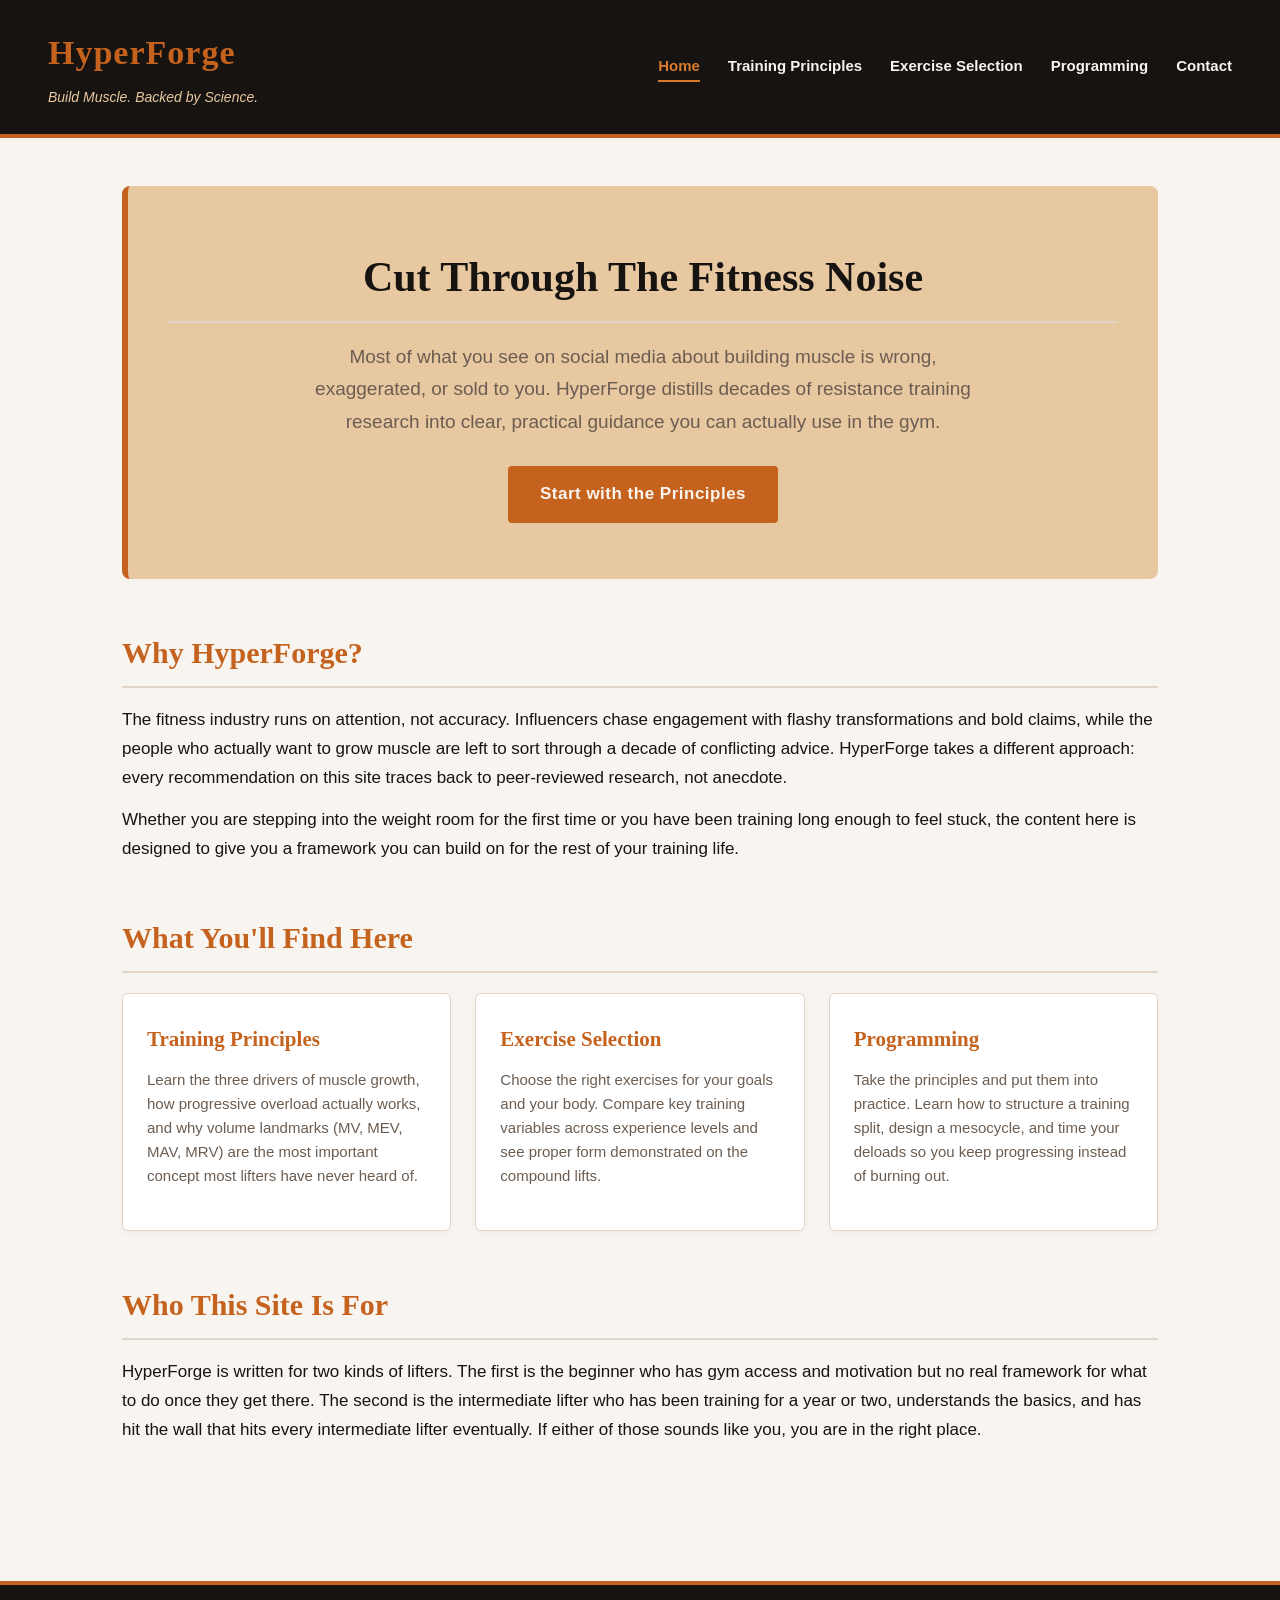
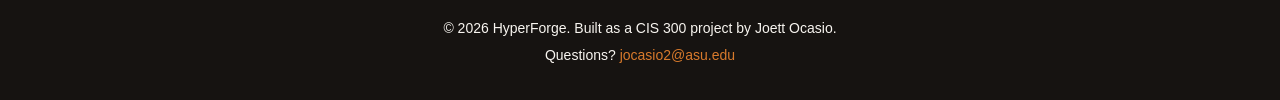
==== index.html @ c084cf72 "Add home page and stylesheet" ====
<!DOCTYPE html>
<html lang="en">
<head>
    <meta charset="UTF-8">
    <meta name="viewport" content="width=device-width, initial-scale=1.0">
    <meta name="description" content="HyperForge is an evidence-based educational resource on hypertrophy training, covering the science of muscle growth, exercise selection, and program design.">
    <meta name="keywords" content="hypertrophy, muscle growth, resistance training, evidence-based training, progressive overload, volume landmarks">
    <meta name="author" content="Joett Ocasio">
    <title>HyperForge | Evidence-Based Hypertrophy Training</title>
    <link rel="stylesheet" href="styles.css">
</head>
<body>
    <header>
        <div class="logo">
            <h1>HyperForge</h1>
            <p class="tagline">Build Muscle. Backed by Science.</p>
        </div>
        <nav>
            <ul>
                <li><a href="index.html" class="active">Home</a></li>
                <li><a href="principles.html">Training Principles</a></li>
                <li><a href="exercises.html">Exercise Selection</a></li>
                <li><a href="programming.html">Programming</a></li>
                <li><a href="contact.html">Contact</a></li>
            </ul>
        </nav>
    </header>

    <main>
        <section class="hero">
            <h2>Cut Through The Fitness Noise</h2>
            <p class="lead">Most of what you see on social media about building muscle is wrong, exaggerated, or sold to you. HyperForge distills decades of resistance training research into clear, practical guidance you can actually use in the gym.</p>
            <a href="principles.html" class="cta-button">Start with the Principles</a>
        </section>

        <section class="intro">
            <h2>Why HyperForge?</h2>
            <p>The fitness industry runs on attention, not accuracy. Influencers chase engagement with flashy transformations and bold claims, while the people who actually want to grow muscle are left to sort through a decade of conflicting advice. HyperForge takes a different approach: every recommendation on this site traces back to peer-reviewed research, not anecdote.</p>
            <p>Whether you are stepping into the weight room for the first time or you have been training long enough to feel stuck, the content here is designed to give you a framework you can build on for the rest of your training life.</p>
        </section>

        <section class="features">
            <h2>What You'll Find Here</h2>
            <div class="feature-grid">
                <article class="feature-card">
                    <h3>Training Principles</h3>
                    <p>Learn the three drivers of muscle growth, how progressive overload actually works, and why volume landmarks (MV, MEV, MAV, MRV) are the most important concept most lifters have never heard of.</p>
                </article>
                <article class="feature-card">
                    <h3>Exercise Selection</h3>
                    <p>Choose the right exercises for your goals and your body. Compare key training variables across experience levels and see proper form demonstrated on the compound lifts.</p>
                </article>
                <article class="feature-card">
                    <h3>Programming</h3>
                    <p>Take the principles and put them into practice. Learn how to structure a training split, design a mesocycle, and time your deloads so you keep progressing instead of burning out.</p>
                </article>
            </div>
        </section>

        <section class="audience">
            <h2>Who This Site Is For</h2>
            <p>HyperForge is written for two kinds of lifters. The first is the beginner who has gym access and motivation but no real framework for what to do once they get there. The second is the intermediate lifter who has been training for a year or two, understands the basics, and has hit the wall that hits every intermediate lifter eventually. If either of those sounds like you, you are in the right place.</p>
        </section>
    </main>

    <footer>
        <p>&copy; 2026 HyperForge. Built as a CIS 300 project by Joett Ocasio.</p>
        <p>Questions? <a href="mailto:jocasio2@asu.edu">jocasio2@asu.edu</a></p>
    </footer>
</body>
</html>
---- styles.css ----
/* ==========================================================================
   HyperForge - Main Stylesheet
   Author: Joett Ocasio | CIS 300 Project
   ========================================================================== */

/* Global color variables exported from realtimecolors.com */
:root {
    --text: #161311;
    --background: #f8f5f0;
    --primary: #c5621e;
    --secondary: #e8c8a0;
    --accent: #d87a2c;
    --muted: #6b5d52;
    --card-bg: #ffffff;
    --border: #e0d5c7;
    --heading-font: 'Georgia', 'Times New Roman', serif;
    --body-font: 'Helvetica', 'Arial', sans-serif;
}

/* Base reset and body */
* {
    margin: 0;
    padding: 0;
    box-sizing: border-box;
}

body {
    font-family: var(--body-font);
    background-color: var(--background);
    color: var(--text);
    line-height: 1.7;
    font-size: 17px;
}

/* Header and branding */
header {
    background-color: var(--text);
    color: var(--background);
    padding: 24px 48px;
    display: flex;
    justify-content: space-between;
    align-items: center;
    border-bottom: 4px solid var(--primary);
    flex-wrap: wrap;
}

.logo h1 {
    font-family: var(--heading-font);
    font-size: 34px;
    color: var(--primary);
    letter-spacing: 1px;
}

.logo .tagline {
    font-size: 14px;
    color: var(--secondary);
    font-style: italic;
    margin-top: 4px;
}

/* Navigation */
nav ul {
    list-style: none;
    display: flex;
    gap: 28px;
}

nav a {
    color: var(--background);
    text-decoration: none;
    font-weight: 600;
    font-size: 15px;
    padding: 6px 0;
    border-bottom: 2px solid transparent;
    transition: border-color 0.2s ease, color 0.2s ease;
}

nav a:hover,
nav a.active {
    color: var(--accent);
    border-bottom-color: var(--accent);
}

/* Main content */
main {
    max-width: 1100px;
    margin: 0 auto;
    padding: 48px 32px;
}

/* Hero section */
.hero {
    background-color: var(--secondary);
    padding: 56px 40px;
    border-radius: 8px;
    text-align: center;
    margin-bottom: 48px;
    border-left: 6px solid var(--primary);
}

.hero h2 {
    font-family: var(--heading-font);
    font-size: 42px;
    color: var(--text);
    margin-bottom: 18px;
}

.hero .lead {
    font-size: 19px;
    color: var(--muted);
    max-width: 700px;
    margin: 0 auto 28px auto;
}

.cta-button {
    display: inline-block;
    background-color: var(--primary);
    color: var(--background);
    padding: 14px 32px;
    text-decoration: none;
    border-radius: 4px;
    font-weight: bold;
    letter-spacing: 0.5px;
    transition: background-color 0.2s ease;
}

.cta-button:hover {
    background-color: var(--accent);
}

/* Section styling */
section {
    margin-bottom: 48px;
}

section h2 {
    font-family: var(--heading-font);
    font-size: 30px;
    color: var(--primary);
    margin-bottom: 18px;
    padding-bottom: 8px;
    border-bottom: 2px solid var(--border);
}

section p {
    margin-bottom: 14px;
    color: var(--text);
}

/* Feature grid */
.feature-grid {
    display: grid;
    grid-template-columns: repeat(3, 1fr);
    gap: 24px;
    margin-top: 20px;
}

.feature-card {
    background-color: var(--card-bg);
    padding: 28px 24px;
    border-radius: 6px;
    border: 1px solid var(--border);
    box-shadow: 0 2px 6px rgba(0, 0, 0, 0.04);
}

.feature-card h3 {
    font-family: var(--heading-font);
    color: var(--primary);
    font-size: 21px;
    margin-bottom: 10px;
}

.feature-card p {
    font-size: 15px;
    color: var(--muted);
    line-height: 1.6;
}

/* Footer */
footer {
    background-color: var(--text);
    color: var(--background);
    text-align: center;
    padding: 28px 20px;
    margin-top: 40px;
    border-top: 4px solid var(--primary);
}

footer p {
    margin: 4px 0;
    font-size: 14px;
}

footer a {
    color: var(--accent);
    text-decoration: none;
}

footer a:hover {
    text-decoration: underline;
}
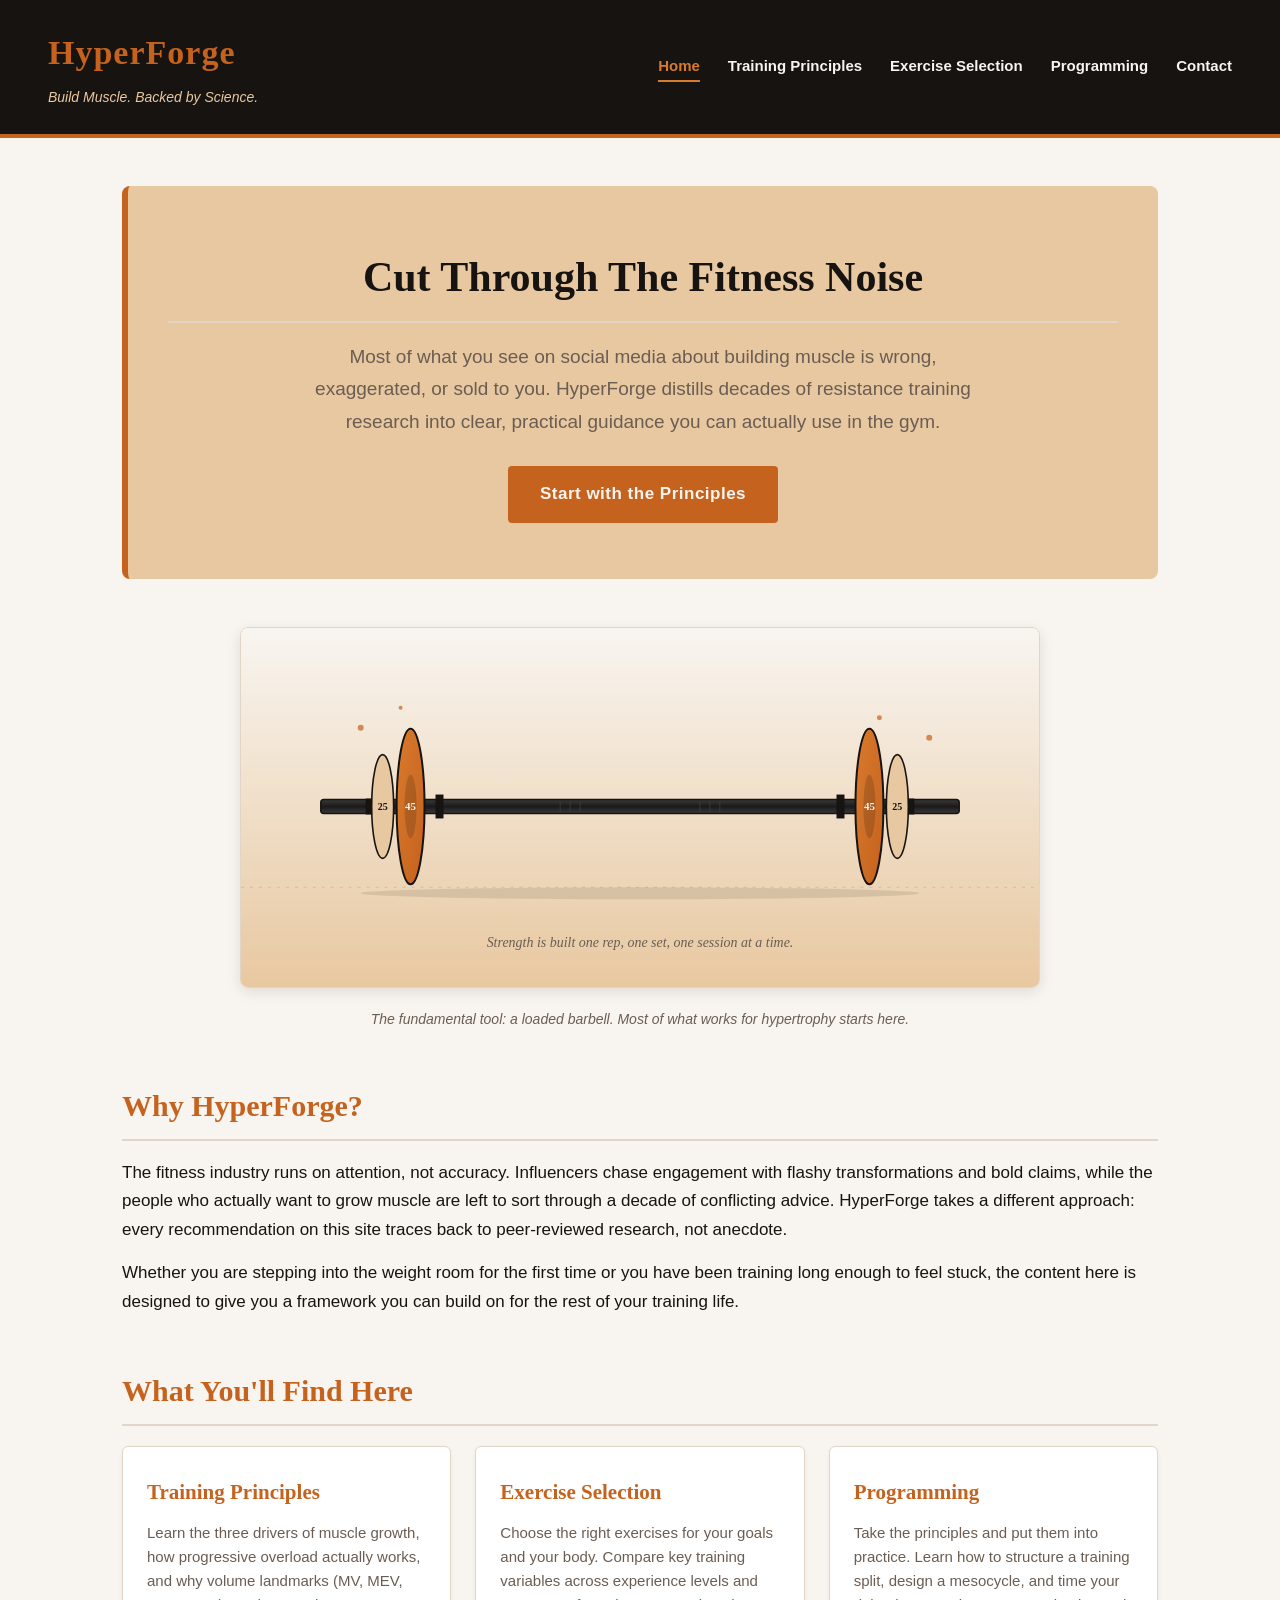
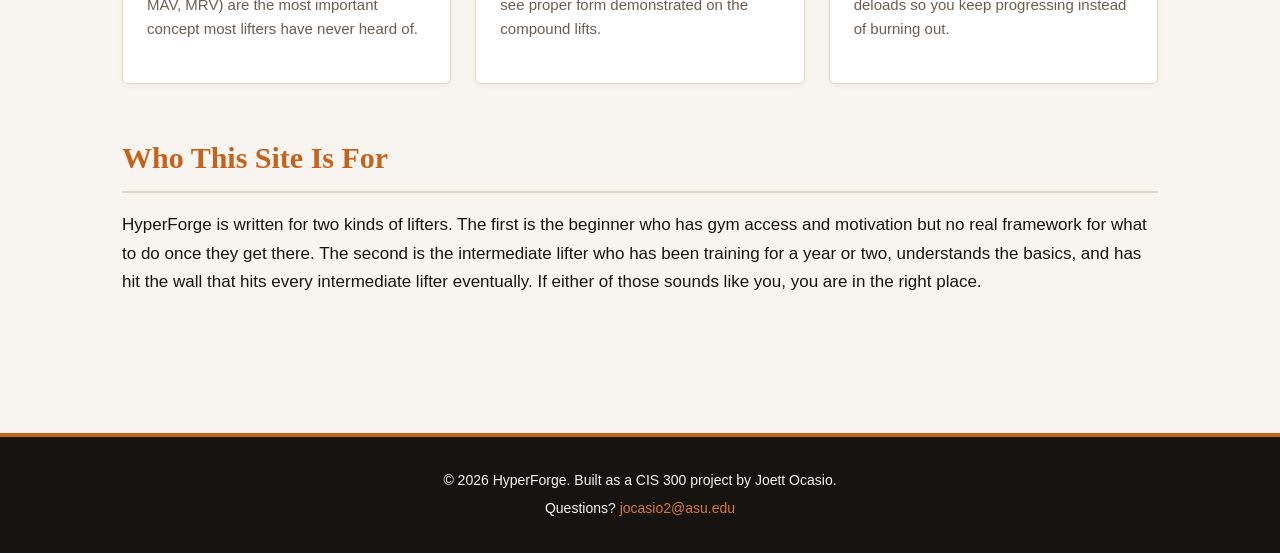
==== commit a864c4b2: "Update 2:  4 content pages, diagrams, video, responsive CSS" ====
--- a/index.html
+++ b/index.html
@@ -32,6 +32,11 @@
             <p class="lead">Most of what you see on social media about building muscle is wrong, exaggerated, or sold to you. HyperForge distills decades of resistance training research into clear, practical guidance you can actually use in the gym.</p>
             <a href="principles.html" class="cta-button">Start with the Principles</a>
         </section>
+
+        <figure class="hero-figure">
+            <img src="images/hero-barbell.svg" alt="Stylized illustration of a loaded barbell with 45 and 25 pound weight plates" class="hero-image">
+            <figcaption>The fundamental tool: a loaded barbell. Most of what works for hypertrophy starts here.</figcaption>
+        </figure>
 
         <section class="intro">
             <h2>Why HyperForge?</h2>
--- a/styles.css
+++ b/styles.css
@@ -128,6 +128,70 @@
     background-color: var(--accent);
 }
 
+/* ==========================================================================
+   Figures and embedded images (used on every content page)
+   ========================================================================== */
+.hero-figure {
+    margin: 0 0 48px 0;
+    text-align: center;
+}
+
+.hero-image {
+    width: 100%;
+    max-width: 800px;
+    height: auto;
+    border-radius: 8px;
+    box-shadow: 0 4px 14px rgba(0, 0, 0, 0.10);
+    border: 1px solid var(--border);
+}
+
+.hero-figure figcaption,
+.contact-figure figcaption {
+    font-size: 14px;
+    font-style: italic;
+    color: var(--muted);
+    margin-top: 10px;
+    text-align: center;
+}
+
+.content-figure {
+    margin: 24px auto;
+    text-align: center;
+    max-width: 760px;
+}
+
+.content-figure img {
+    width: 100%;
+    height: auto;
+    display: block;
+    border-radius: 6px;
+    border: 1px solid var(--border);
+    box-shadow: 0 2px 8px rgba(0, 0, 0, 0.06);
+    margin-bottom: 8px;
+}
+
+.content-figure figcaption {
+    font-size: 14px;
+    font-style: italic;
+    color: var(--muted);
+    line-height: 1.5;
+    padding: 4px 16px 0;
+}
+
+.contact-figure {
+    margin: 0 0 32px 0;
+    text-align: center;
+}
+
+.contact-image {
+    width: 100%;
+    max-width: 600px;
+    height: auto;
+    border-radius: 8px;
+    border: 1px solid var(--border);
+    box-shadow: 0 2px 6px rgba(0, 0, 0, 0.05);
+}
+
 /* Section styling */
 section {
     margin-bottom: 48px;
@@ -199,3 +263,275 @@
 footer a:hover {
     text-decoration: underline;
 }
+
+/* ==========================================================================
+   Page intro block (used on content pages)
+   ========================================================================== */
+.page-intro {
+    background-color: var(--secondary);
+    border-left: 6px solid var(--primary);
+    padding: 36px 32px;
+    border-radius: 8px;
+    margin-bottom: 40px;
+}
+
+.page-intro h2 {
+    font-size: 36px;
+    border-bottom: none;
+    padding-bottom: 0;
+    margin-bottom: 12px;
+}
+
+.page-intro .lead {
+    font-size: 18px;
+    color: var(--muted);
+    max-width: 760px;
+}
+
+/* ==========================================================================
+   Bullet list (used inside content sections)
+   ========================================================================== */
+.bullet-list {
+    list-style: none;
+    margin: 12px 0 18px 0;
+    padding-left: 0;
+}
+
+.bullet-list li {
+    position: relative;
+    padding: 6px 0 6px 22px;
+    color: var(--text);
+    border-bottom: 1px dashed var(--border);
+}
+
+.bullet-list li:last-child {
+    border-bottom: none;
+}
+
+.bullet-list li::before {
+    content: "▸";
+    position: absolute;
+    left: 0;
+    top: 6px;
+    color: var(--primary);
+    font-weight: bold;
+}
+
+/* In-content links */
+section p a,
+section li a {
+    color: var(--primary);
+    font-weight: 600;
+    text-decoration: underline;
+    text-decoration-thickness: 1px;
+    text-underline-offset: 2px;
+}
+
+section p a:hover,
+section li a:hover {
+    color: var(--accent);
+}
+
+/* ==========================================================================
+   Tables (Exercise Selection page)
+   ========================================================================== */
+table {
+    width: 100%;
+    border-collapse: collapse;
+    margin: 20px 0;
+    background-color: var(--card-bg);
+    box-shadow: 0 2px 6px rgba(0, 0, 0, 0.06);
+    border-radius: 6px;
+    overflow: hidden;
+}
+
+table caption {
+    caption-side: top;
+    text-align: left;
+    font-family: var(--heading-font);
+    font-style: italic;
+    color: var(--muted);
+    padding: 0 0 10px 0;
+    font-size: 15px;
+}
+
+thead {
+    background-color: var(--primary);
+    color: var(--background);
+}
+
+th {
+    text-align: left;
+    padding: 14px 16px;
+    font-weight: 600;
+    font-size: 15px;
+    letter-spacing: 0.3px;
+}
+
+td {
+    padding: 14px 16px;
+    border-bottom: 1px solid var(--border);
+    font-size: 16px;
+}
+
+tbody tr:nth-child(even) {
+    background-color: var(--background);
+}
+
+tbody tr:last-child td {
+    border-bottom: none;
+}
+
+.caption-note {
+    font-size: 14px;
+    color: var(--muted);
+    font-style: italic;
+    margin-top: 6px;
+}
+
+/* ==========================================================================
+   Video block (Programming page)
+   ========================================================================== */
+video {
+    display: block;
+    width: 100%;
+    max-width: 720px;
+    margin: 20px auto 8px auto;
+    border-radius: 6px;
+    background-color: var(--text);
+    box-shadow: 0 4px 12px rgba(0, 0, 0, 0.12);
+}
+
+/* ==========================================================================
+   Forms (Contact page)
+   ========================================================================== */
+.contact-form {
+    background-color: var(--card-bg);
+    padding: 32px;
+    border-radius: 8px;
+    border: 1px solid var(--border);
+    box-shadow: 0 2px 8px rgba(0, 0, 0, 0.05);
+    max-width: 720px;
+    margin-top: 16px;
+}
+
+.form-row {
+    margin-bottom: 20px;
+    display: flex;
+    flex-direction: column;
+}
+
+.form-row label {
+    font-weight: 600;
+    margin-bottom: 6px;
+    color: var(--text);
+    font-size: 15px;
+}
+
+.form-row input,
+.form-row select,
+.form-row textarea {
+    padding: 10px 12px;
+    border: 1px solid var(--border);
+    border-radius: 4px;
+    font-family: var(--body-font);
+    font-size: 15px;
+    background-color: var(--background);
+    color: var(--text);
+    transition: border-color 0.2s ease, background-color 0.2s ease;
+}
+
+.form-row input:focus,
+.form-row select:focus,
+.form-row textarea:focus {
+    outline: none;
+    border-color: var(--primary);
+    background-color: var(--card-bg);
+}
+
+.form-row textarea {
+    resize: vertical;
+    min-height: 120px;
+}
+
+.form-actions {
+    flex-direction: row;
+    gap: 12px;
+    margin-top: 8px;
+    margin-bottom: 0;
+}
+
+.contact-form .cta-button {
+    border: none;
+    cursor: pointer;
+    font-family: var(--body-font);
+    font-size: 15px;
+}
+
+.secondary-button {
+    background-color: transparent;
+    color: var(--primary);
+    padding: 14px 28px;
+    border: 2px solid var(--primary);
+    border-radius: 4px;
+    font-weight: bold;
+    cursor: pointer;
+    font-family: var(--body-font);
+    font-size: 15px;
+    letter-spacing: 0.5px;
+    transition: background-color 0.2s ease, color 0.2s ease;
+}
+
+.secondary-button:hover {
+    background-color: var(--primary);
+    color: var(--background);
+}
+
+/* ==========================================================================
+   Responsive (mobile breakpoint)
+   ========================================================================== */
+@media (max-width: 768px) {
+    header {
+        flex-direction: column;
+        align-items: flex-start;
+        padding: 18px 24px;
+    }
+
+    nav ul {
+        flex-direction: column;
+        gap: 10px;
+        margin-top: 14px;
+        width: 100%;
+    }
+
+    main {
+        padding: 28px 18px;
+    }
+
+    .hero h2,
+    .page-intro h2 {
+        font-size: 28px;
+    }
+
+    .feature-grid {
+        grid-template-columns: 1fr;
+    }
+
+    table {
+        font-size: 14px;
+    }
+
+    th, td {
+        padding: 10px 8px;
+    }
+
+    .form-actions {
+        flex-direction: column;
+    }
+
+    .secondary-button,
+    .contact-form .cta-button {
+        width: 100%;
+    }
+}
+
